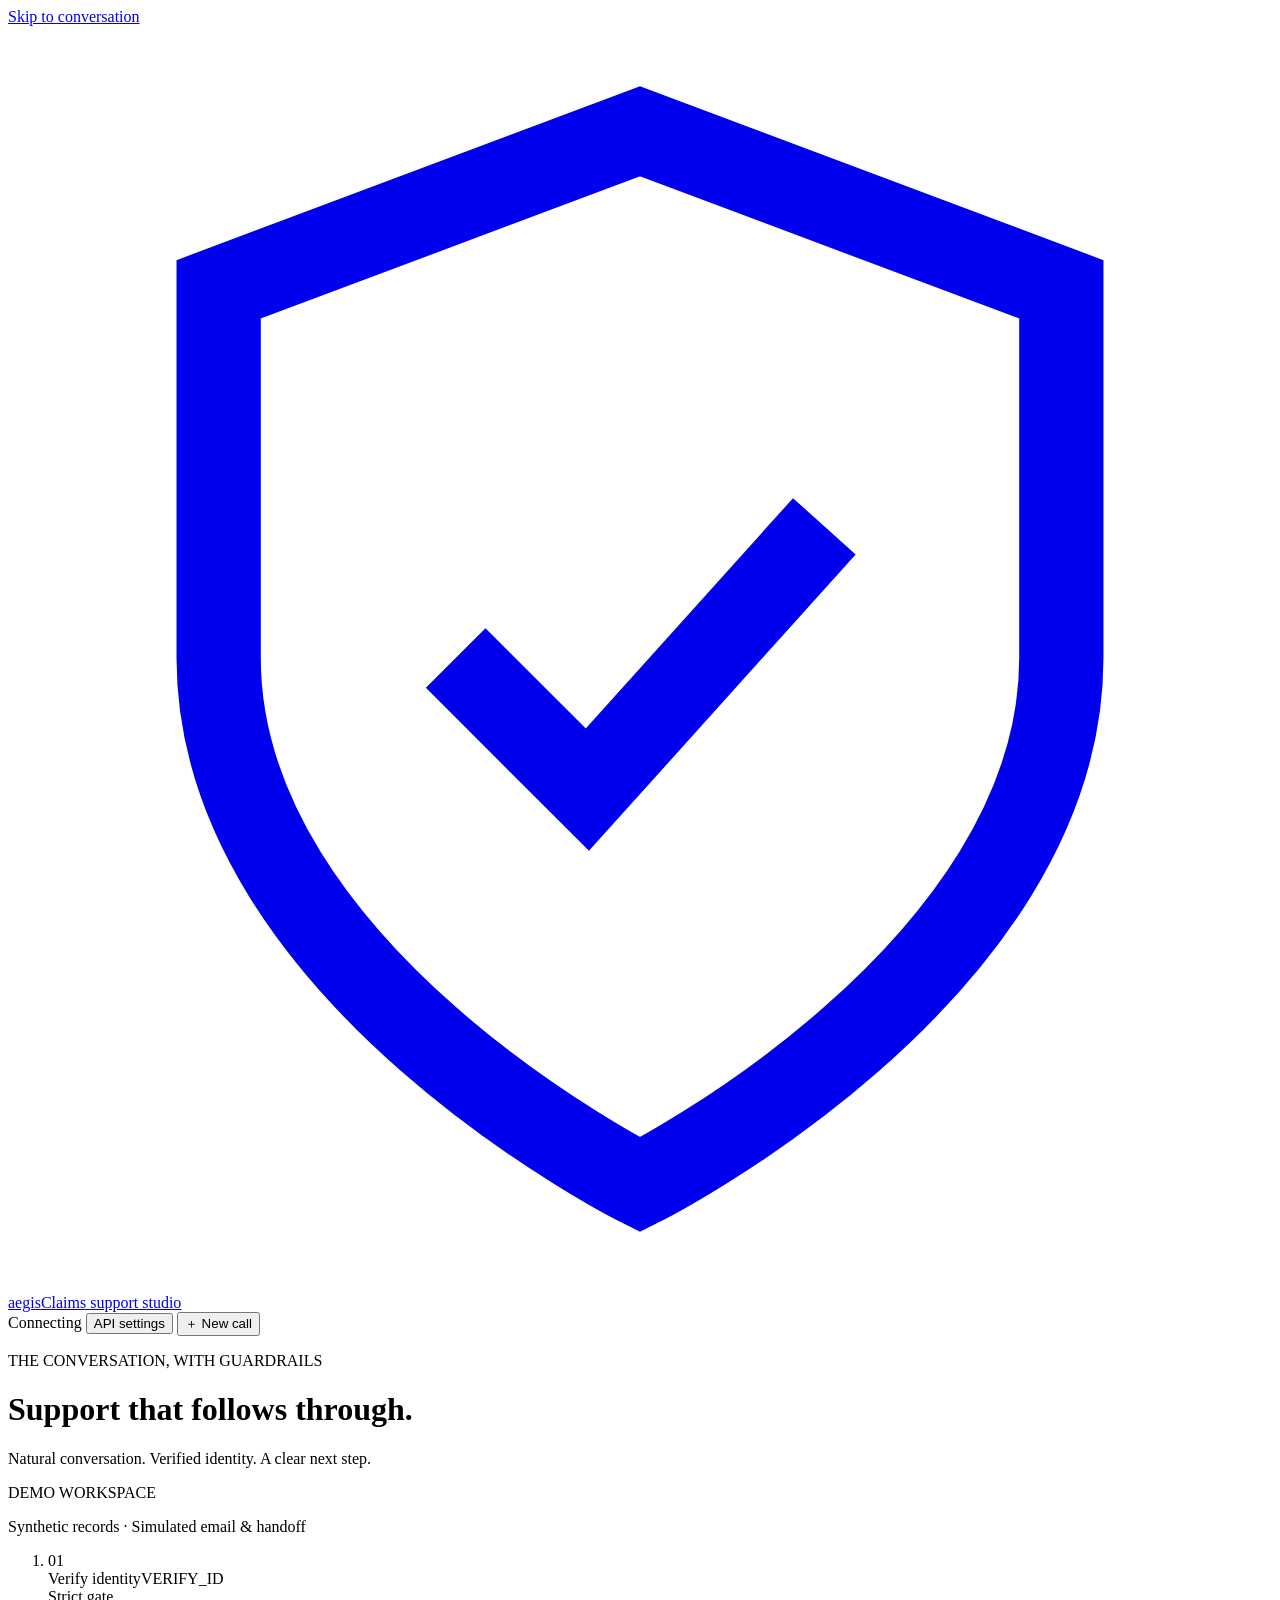
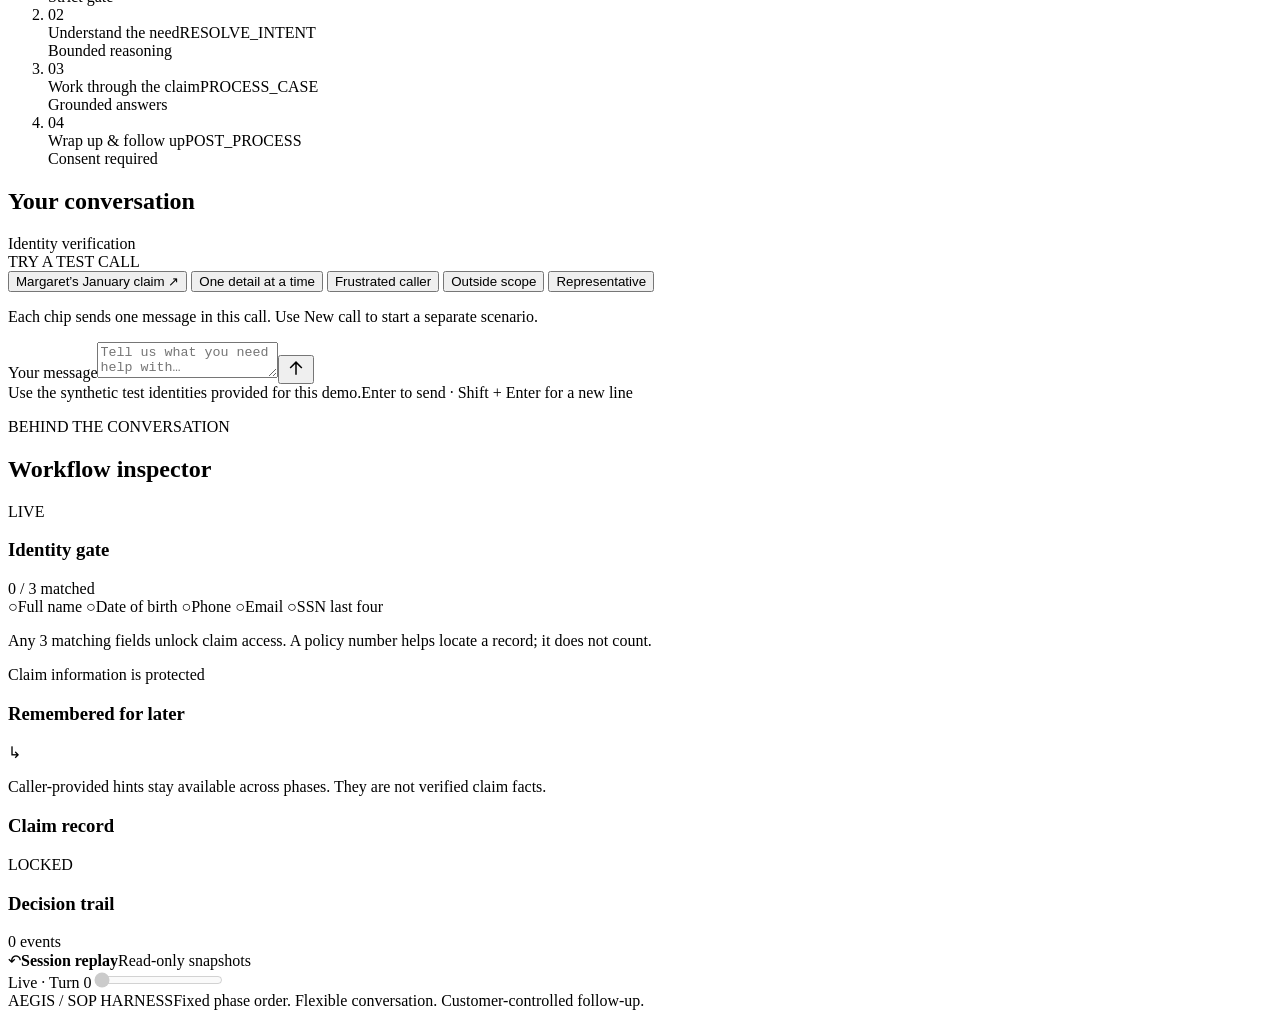
==== frontend/index.html @ c3291f3d "feat(ai): add comprehensive tests, eval benchmark suite, and ui enhancements" ====
<!DOCTYPE html>
<html lang="en">
<head>
  <meta charset="UTF-8">
  <meta name="viewport" content="width=device-width, initial-scale=1.0">
  <meta name="description" content="An insurance claims support demo with a conversational agent, identity verification, grounded answers, and optional email follow-up.">
  <meta name="theme-color" content="#143d39">
  <title>Aegis — Claims Support Studio</title>
  <link rel="stylesheet" href="/static/style.css">
  <script src="/static/app.js" defer></script>
</head>
<body>
  <a href="#user-input" class="skip-link">Skip to conversation</a>
  <div class="app-shell">
    <header class="header">
      <a class="brand" href="/" aria-label="Aegis Claims Support Studio home">
        <span class="logo-mark" aria-hidden="true"><svg viewBox="0 0 24 24" fill="none" stroke="currentColor" stroke-width="1.6"><path d="M12 22s8-4 8-10V5l-8-3-8 3v7c0 6 8 10 8 10Z"/><path d="m8.5 12 2.5 2.5 4.5-5"/></svg></span>
        <span class="brand-name">aegis<span class="brand-divider"></span><span class="brand-subtitle">Claims support studio</span></span>
      </a>
      <div class="header-actions">
        <span class="engine-badge" id="engine-badge"><span class="status-dot"></span><span id="engine-label">Connecting</span></span>
        <button id="btn-config" class="btn btn-secondary" type="button">API settings</button>
        <button id="btn-reset" class="btn btn-primary" type="button"><span aria-hidden="true">＋</span> New call</button>
      </div>
    </header>

    <main>
      <div class="page-heading">
        <div><p class="eyebrow">THE CONVERSATION, WITH GUARDRAILS</p><h1>Support that follows through.</h1><p class="page-description">Natural conversation. Verified identity. A clear next step.</p></div>
        <div class="sandbox-note"><span class="sandbox-pill">DEMO WORKSPACE</span><p>Synthetic records · Simulated email &amp; handoff</p></div>
      </div>

      <ol class="stepper" aria-label="Insurance support workflow">
        <li class="step-item active" id="step-verify" aria-current="step"><span class="step-number">01</span><div><span class="step-name">Verify identity</span><span class="step-code">VERIFY_ID</span></div><span class="step-type">Strict gate</span></li>
        <li class="step-item" id="step-intent"><span class="step-number">02</span><div><span class="step-name">Understand the need</span><span class="step-code">RESOLVE_INTENT</span></div><span class="step-type">Bounded reasoning</span></li>
        <li class="step-item" id="step-process"><span class="step-number">03</span><div><span class="step-name">Work through the claim</span><span class="step-code">PROCESS_CASE</span></div><span class="step-type">Grounded answers</span></li>
        <li class="step-item" id="step-post"><span class="step-number">04</span><div><span class="step-name">Wrap up &amp; follow up</span><span class="step-code">POST_PROCESS</span></div><span class="step-type">Consent required</span></li>
      </ol>

      <div id="service-notice" class="service-notice" role="status" hidden></div>
      <div class="main-layout">
        <section class="conversation-panel" aria-labelledby="conversation-heading">
          <div class="panel-heading"><div class="panel-title"><span class="live-dot" aria-hidden="true"></span><h2 id="conversation-heading">Your conversation</h2></div><span class="quiet-label" id="call-status">Identity verification</span></div>
          <div class="scenario-tray"><span class="eyebrow">TRY A TEST CALL</span><div class="scenario-chips" aria-label="Send a sample caller message">
            <button class="chip featured" id="scenario-margaret" type="button">Margaret’s January claim <span aria-hidden="true">↗</span></button>
            <button class="chip" id="scenario-partial" type="button">One detail at a time</button>
            <button class="chip" id="scenario-frustrated" type="button">Frustrated caller</button>
            <button class="chip" id="scenario-oos" type="button">Outside scope</button>
            <button class="chip" id="scenario-proxy" type="button">Representative</button>
          </div><p class="scenario-hint">Each chip sends one message in this call. Use New call to start a separate scenario.</p></div>

          <div class="chat-window" id="chat-window" role="log" aria-label="Conversation messages" aria-live="polite" aria-relevant="additions text" tabindex="0"></div>
          <div class="quick-actions" id="process-actions" hidden><span>Ready to wrap up?</span><button class="chip" id="btn-wrap-up" type="button">That answers my question</button></div>
          <div class="quick-actions consent-actions" id="post-process-actions" hidden><span>Would you like a summary?</span><button class="btn btn-primary" id="btn-accept-email" type="button">Yes, send summary</button><button class="btn btn-secondary" id="btn-decline-email" type="button">No thanks, skip</button></div>
          <div class="replay-notice" id="replay-notice" hidden>Viewing a saved turn. Return to live to continue the conversation.</div>
          <div class="input-container">
            <form id="chat-form"><label class="sr-only" for="user-input">Your message</label><textarea id="user-input" rows="2" maxlength="6000" placeholder="Tell us what you need help with…" required aria-describedby="input-hint"></textarea><button type="submit" id="btn-send" class="send-button" aria-label="Send message"><svg aria-hidden="true" width="20" height="20" viewBox="0 0 24 24" fill="none" stroke="currentColor" stroke-width="1.8"><path d="m5 12 7-7 7 7M12 5v15"/></svg></button></form>
            <div class="input-footer"><span id="input-hint">Use the synthetic test identities provided for this demo.</span><span class="keyboard-hint">Enter to send <span aria-hidden="true">·</span> Shift + Enter for a new line</span></div>
          </div>
        </section>

        <aside class="inspector-panel" aria-label="Workflow inspector">
          <div class="inspector-heading"><div><p class="eyebrow">BEHIND THE CONVERSATION</p><h2>Workflow inspector</h2></div><span class="tag" id="inspector-mode">LIVE</span></div>
          <section class="inspector-card" aria-labelledby="identity-heading">
            <div class="card-heading"><h3 id="identity-heading">Identity gate</h3><span class="tag pending" id="verify-status-badge">0 / 3 matched</span></div>
            <div class="progress-track" role="progressbar" id="pii-progress" aria-label="Matching identity fields" aria-valuemin="0" aria-valuemax="3" aria-valuenow="0"><div id="pii-progress-fill"></div></div>
            <div class="pii-grid">
              <span class="pii-item" id="pii-name"><span class="pii-icon" aria-hidden="true">○</span>Full name</span>
              <span class="pii-item" id="pii-dob"><span class="pii-icon" aria-hidden="true">○</span>Date of birth</span>
              <span class="pii-item" id="pii-phone"><span class="pii-icon" aria-hidden="true">○</span>Phone</span>
              <span class="pii-item" id="pii-email"><span class="pii-icon" aria-hidden="true">○</span>Email</span>
              <span class="pii-item" id="pii-id4"><span class="pii-icon" aria-hidden="true">○</span>SSN last four</span>
            </div>
            <p class="card-note">Any 3 matching fields unlock claim access. A policy number helps locate a record; it does not count.</p>
            <div class="shield-status" id="data-shield-badge">Claim information is protected</div>
          </section>

          <section class="inspector-card" aria-labelledby="memory-heading"><div class="card-heading"><h3 id="memory-heading">Remembered for later</h3><span class="small-mark" aria-hidden="true">↳</span></div><div class="memory-chips" id="memory-chips-container"></div><p class="card-note">Caller-provided hints stay available across phases. They are not verified claim facts.</p></section>

          <section class="inspector-card" aria-labelledby="claim-heading"><div class="card-heading"><h3 id="claim-heading">Claim record</h3><span class="tag" id="claim-shield-status">LOCKED</span></div><div id="claim-details-container"></div></section>
          <section class="inspector-card" id="summary-card" aria-labelledby="summary-heading" hidden><div class="card-heading"><h3 id="summary-heading">Follow-up summary</h3><span class="tag" id="summary-status">DRAFT</span></div><p class="summary-text" id="summary-text"></p><p class="card-note" id="summary-note">Sending requires your explicit choice. Delivery is simulated in this demo.</p></section>

          <section class="inspector-card audit-card" aria-labelledby="audit-heading"><div class="card-heading"><h3 id="audit-heading">Decision trail</h3><span class="quiet-label" id="trace-counter">0 events</span></div><div id="trace-stream" class="trace-stream"></div></section>
        </aside>
      </div>

      <div class="replay-bar"><div><span class="replay-icon" aria-hidden="true">↶</span><strong>Session replay</strong><span class="quiet-label">Read-only snapshots</span></div><div class="replay-controls"><label for="time-travel-slider" id="time-travel-badge">Live · Turn 0</label><input type="range" id="time-travel-slider" min="0" max="0" value="0" disabled aria-label="Replay a completed conversation turn"><button id="btn-revert-live" class="text-button" type="button" hidden>Return to live →</button></div></div>
      <footer class="page-footer"><span>AEGIS / SOP HARNESS</span><span>Fixed phase order. Flexible conversation. Customer-controlled follow-up.</span></footer>
    </main>
  </div>

  <dialog id="config-modal" aria-labelledby="config-title">
    <div class="modal-heading"><div><p class="eyebrow">MODEL CONNECTION</p><h2 id="config-title">API settings</h2></div><button class="close-button" id="modal-close" aria-label="Close settings" type="button">×</button></div>
    <p class="modal-description">Choose how the agent interprets and responds. The same workflow gates apply in both modes.</p>
    <form id="config-form">
      <label for="cfg-engine-mode">Response engine</label><select id="cfg-engine-mode"><option value="mock">Offline demo — deterministic responses</option><option value="llm">Live model — OpenAI-compatible API</option></select>
      <p class="field-help">Offline mode is useful for repeatable tests. Live mode adds natural-language interpretation.</p>
      <div id="llm-config-fields" hidden>
        <label for="cfg-api-key">API auth token</label><input type="password" id="cfg-api-key" autocomplete="off" spellcheck="false" placeholder="Paste your API token" aria-describedby="token-help"><p class="field-help" id="token-help">Held in server memory for this session. Never saved in browser storage.</p>
        <label for="cfg-base-url">API base URL</label><input type="url" id="cfg-base-url" placeholder="https://api.openai.com/v1" spellcheck="false"><p class="field-help">Your token and conversation are sent to this provider. Use a trusted endpoint.</p>
        <label for="cfg-model">Model name</label><input type="text" id="cfg-model" placeholder="gpt-4o-mini" spellcheck="false">
      </div>
      <p id="config-error" class="form-error" role="alert" hidden></p>
      <div class="modal-actions"><button type="button" class="btn btn-secondary" id="modal-cancel">Cancel</button><button type="submit" class="btn btn-primary" id="config-save">Save settings</button></div>
    </form>
  </dialog>
</body>
</html>
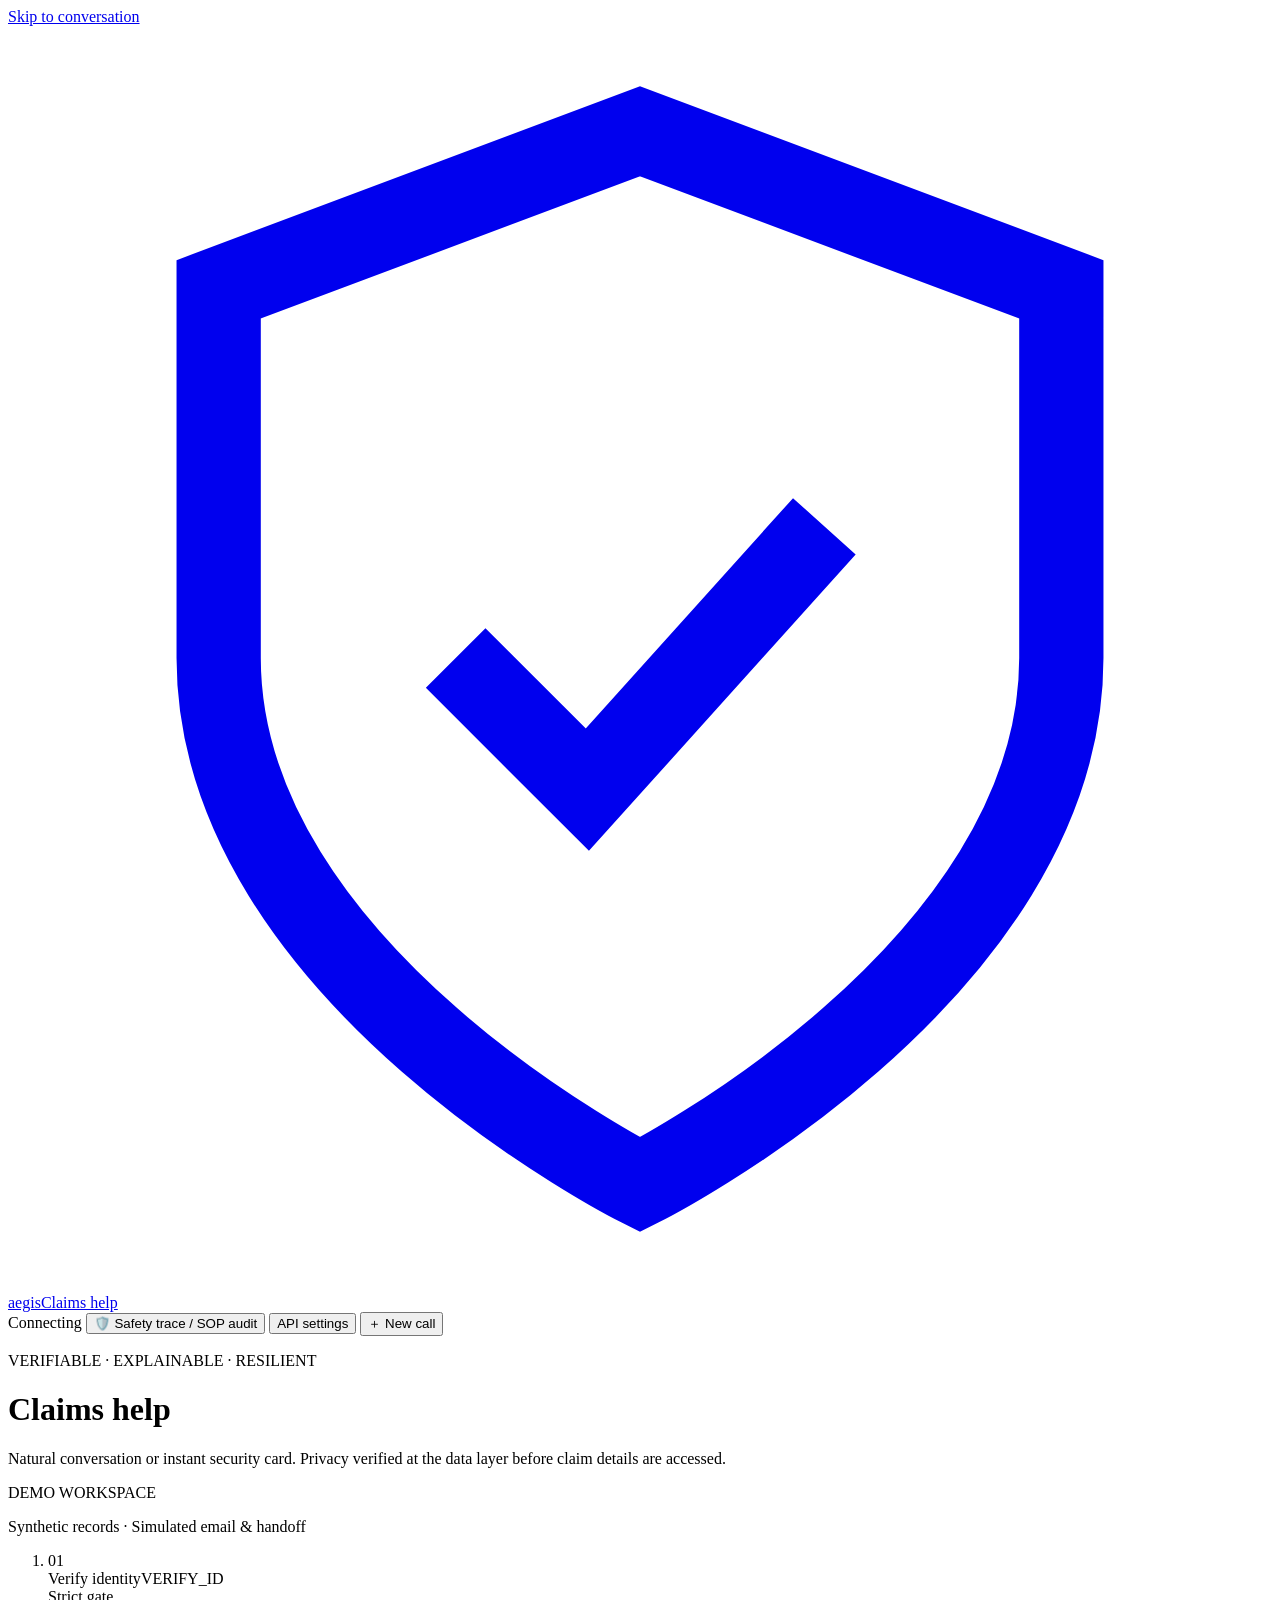
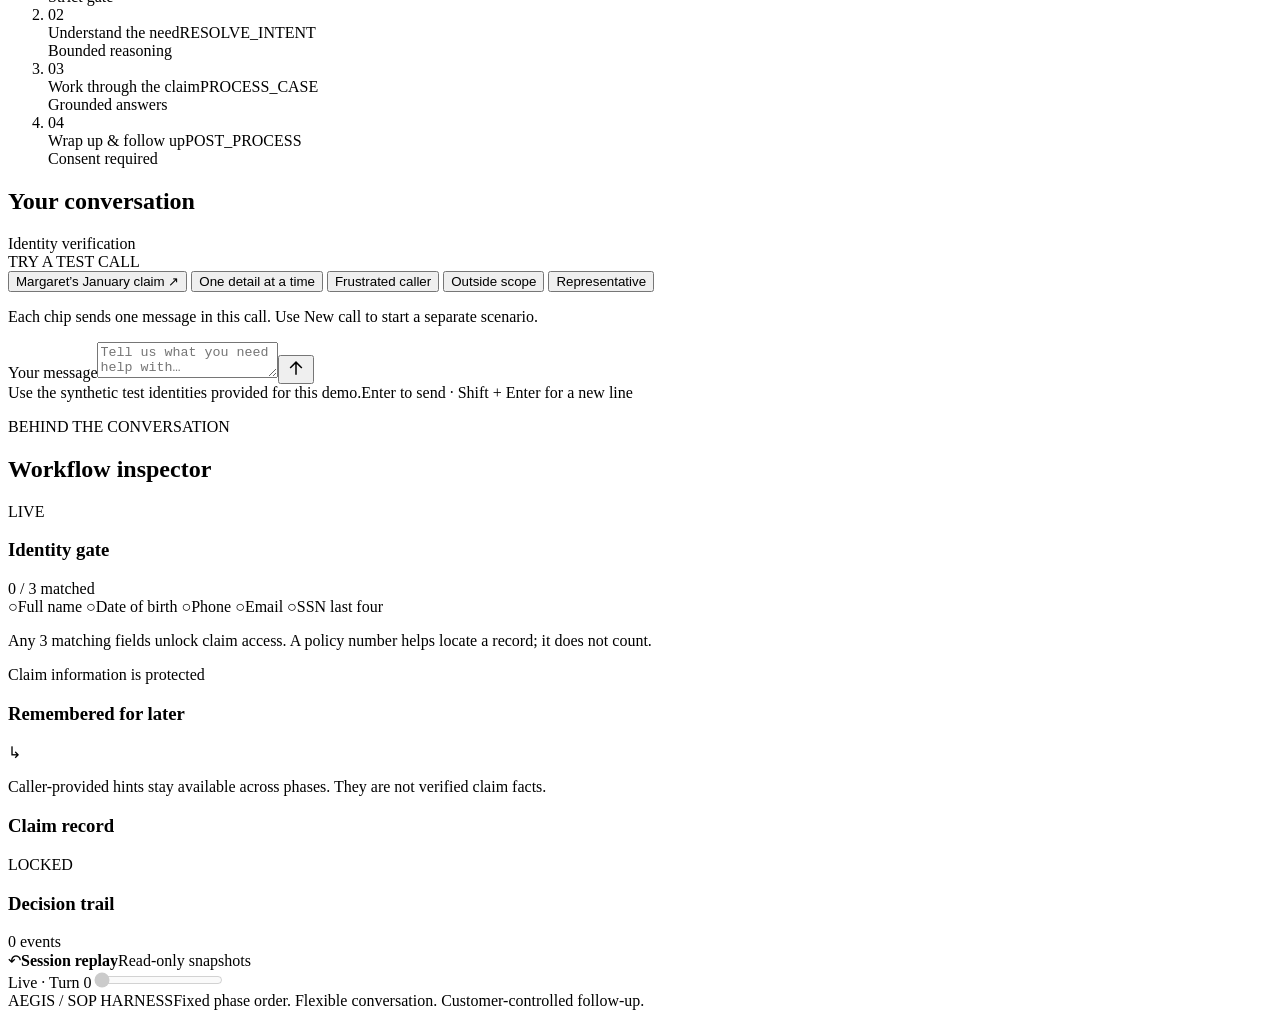
==== commit 2edc2cc9: "feat(ai): add security verification card and rebrand customer UI" ====
--- a/frontend/index.html
+++ b/frontend/index.html
@@ -5,7 +5,7 @@
   <meta name="viewport" content="width=device-width, initial-scale=1.0">
   <meta name="description" content="An insurance claims support demo with a conversational agent, identity verification, grounded answers, and optional email follow-up.">
   <meta name="theme-color" content="#143d39">
-  <title>Aegis — Claims Support Studio</title>
+  <title>aegis — Claims help</title>
   <link rel="stylesheet" href="/static/style.css">
   <script src="/static/app.js" defer></script>
 </head>
@@ -13,12 +13,13 @@
   <a href="#user-input" class="skip-link">Skip to conversation</a>
   <div class="app-shell">
     <header class="header">
-      <a class="brand" href="/" aria-label="Aegis Claims Support Studio home">
+      <a class="brand" href="/" aria-label="aegis Claims help home">
         <span class="logo-mark" aria-hidden="true"><svg viewBox="0 0 24 24" fill="none" stroke="currentColor" stroke-width="1.6"><path d="M12 22s8-4 8-10V5l-8-3-8 3v7c0 6 8 10 8 10Z"/><path d="m8.5 12 2.5 2.5 4.5-5"/></svg></span>
-        <span class="brand-name">aegis<span class="brand-divider"></span><span class="brand-subtitle">Claims support studio</span></span>
+        <span class="brand-name">aegis<span class="brand-divider"></span><span class="brand-subtitle">Claims help</span></span>
       </a>
       <div class="header-actions">
         <span class="engine-badge" id="engine-badge"><span class="status-dot"></span><span id="engine-label">Connecting</span></span>
+        <button id="btn-toggle-inspector" class="btn btn-secondary" type="button" aria-expanded="false"><span aria-hidden="true">🛡️</span> Safety trace / SOP audit</button>
         <button id="btn-config" class="btn btn-secondary" type="button">API settings</button>
         <button id="btn-reset" class="btn btn-primary" type="button"><span aria-hidden="true">＋</span> New call</button>
       </div>
@@ -26,7 +27,7 @@
 
     <main>
       <div class="page-heading">
-        <div><p class="eyebrow">THE CONVERSATION, WITH GUARDRAILS</p><h1>Support that follows through.</h1><p class="page-description">Natural conversation. Verified identity. A clear next step.</p></div>
+        <div><p class="eyebrow">VERIFIABLE · EXPLAINABLE · RESILIENT</p><h1>Claims help</h1><p class="page-description">Natural conversation or instant security card. Privacy verified at the data layer before claim details are accessed.</p></div>
         <div class="sandbox-note"><span class="sandbox-pill">DEMO WORKSPACE</span><p>Synthetic records · Simulated email &amp; handoff</p></div>
       </div>
 
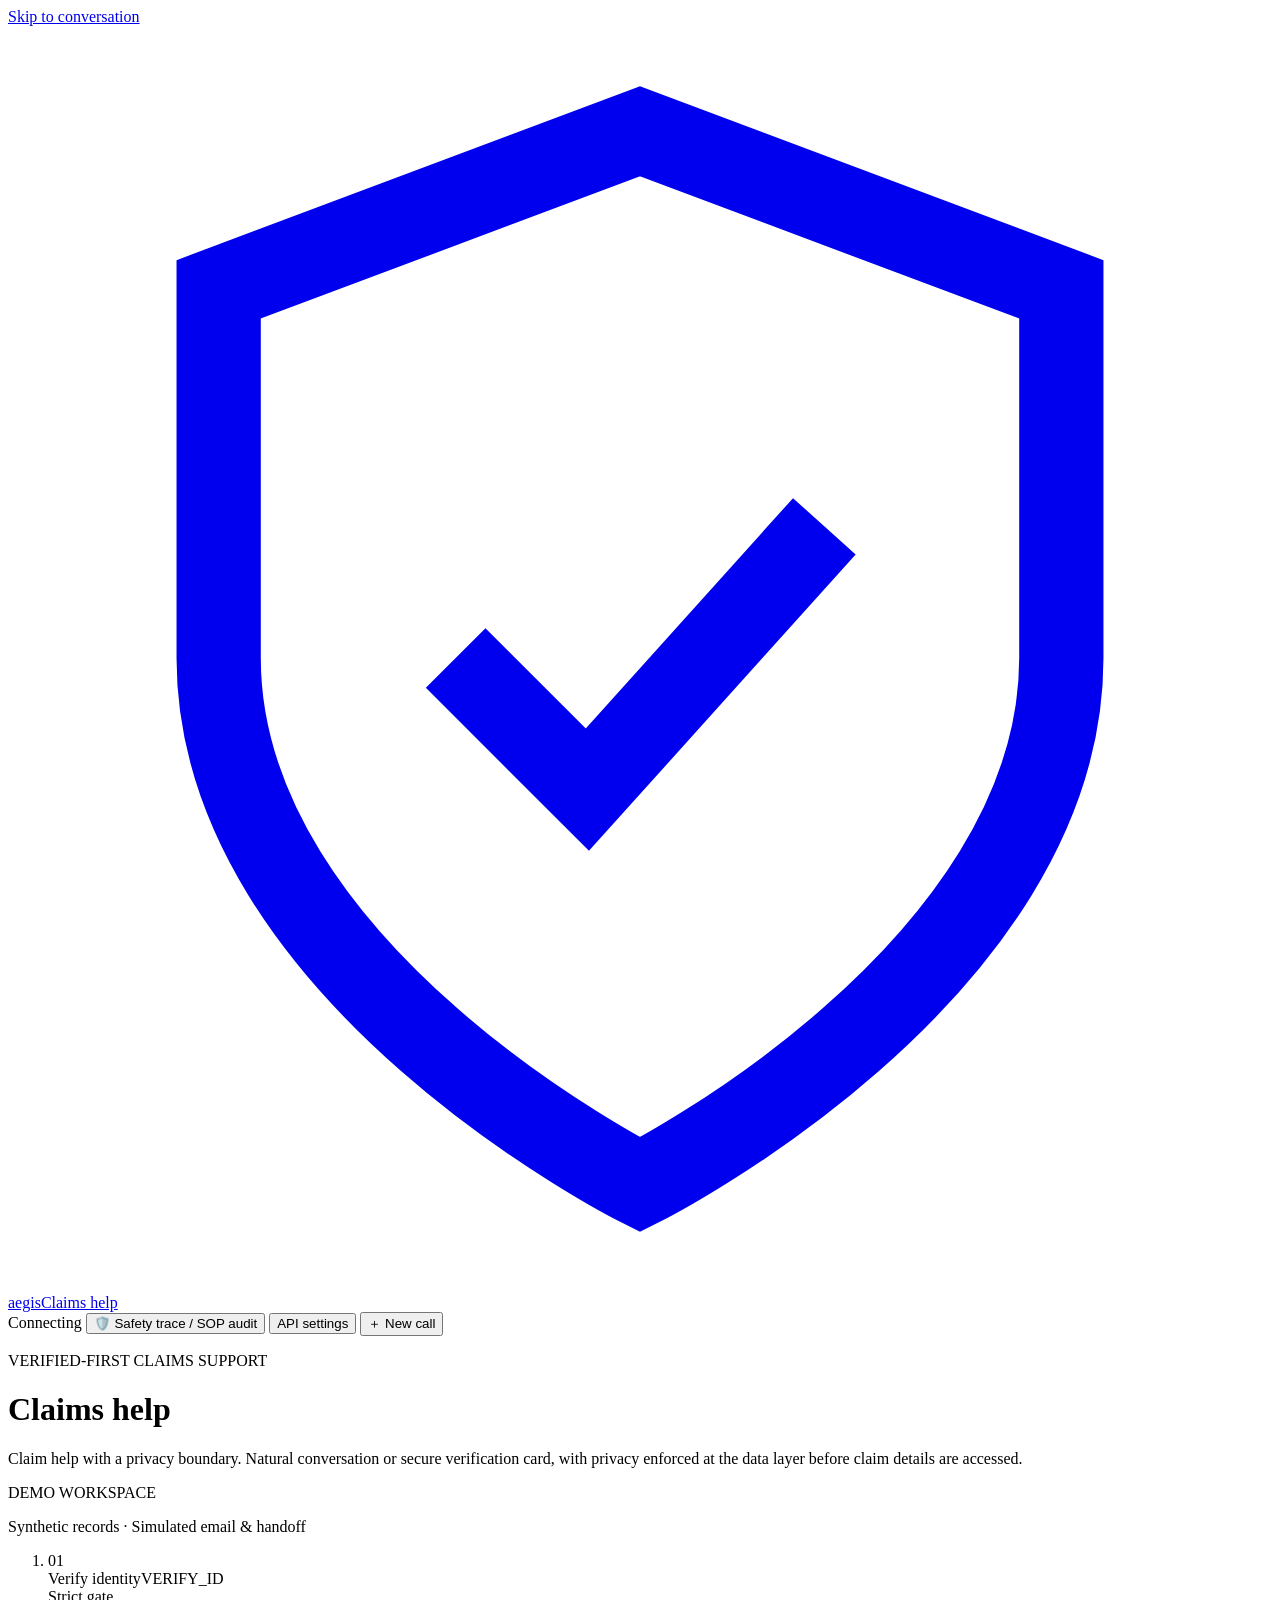
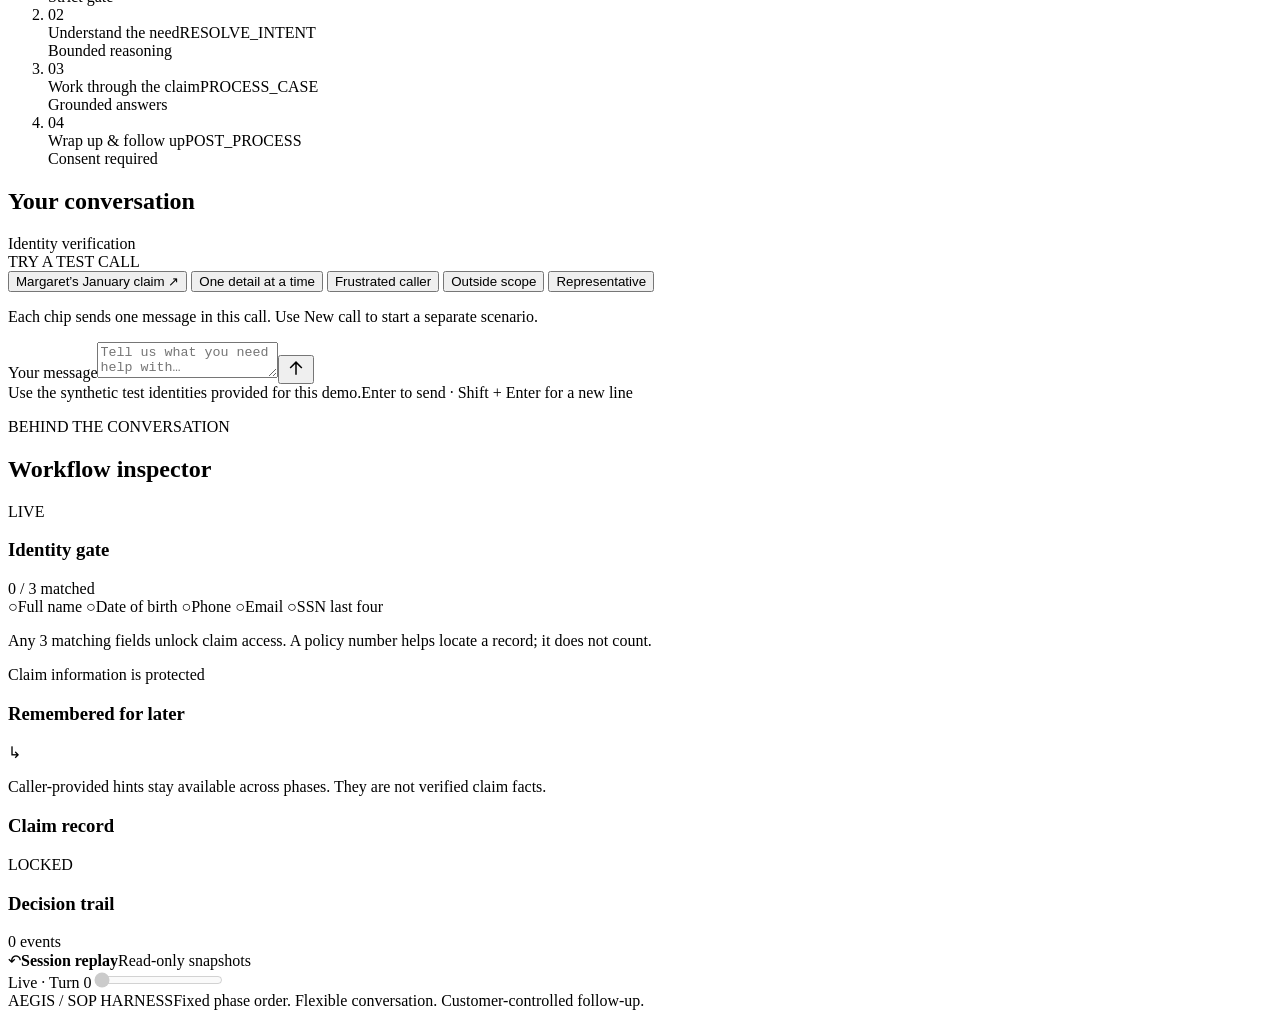
==== commit 10756a42: "feat(ai): refine security verification card UI, date picker, and product copy" ====
--- a/frontend/index.html
+++ b/frontend/index.html
@@ -27,7 +27,7 @@
 
     <main>
       <div class="page-heading">
-        <div><p class="eyebrow">VERIFIABLE · EXPLAINABLE · RESILIENT</p><h1>Claims help</h1><p class="page-description">Natural conversation or instant security card. Privacy verified at the data layer before claim details are accessed.</p></div>
+        <div><p class="eyebrow">VERIFIED-FIRST CLAIMS SUPPORT</p><h1>Claims help</h1><p class="page-description">Claim help with a privacy boundary. Natural conversation or secure verification card, with privacy enforced at the data layer before claim details are accessed.</p></div>
         <div class="sandbox-note"><span class="sandbox-pill">DEMO WORKSPACE</span><p>Synthetic records · Simulated email &amp; handoff</p></div>
       </div>
 
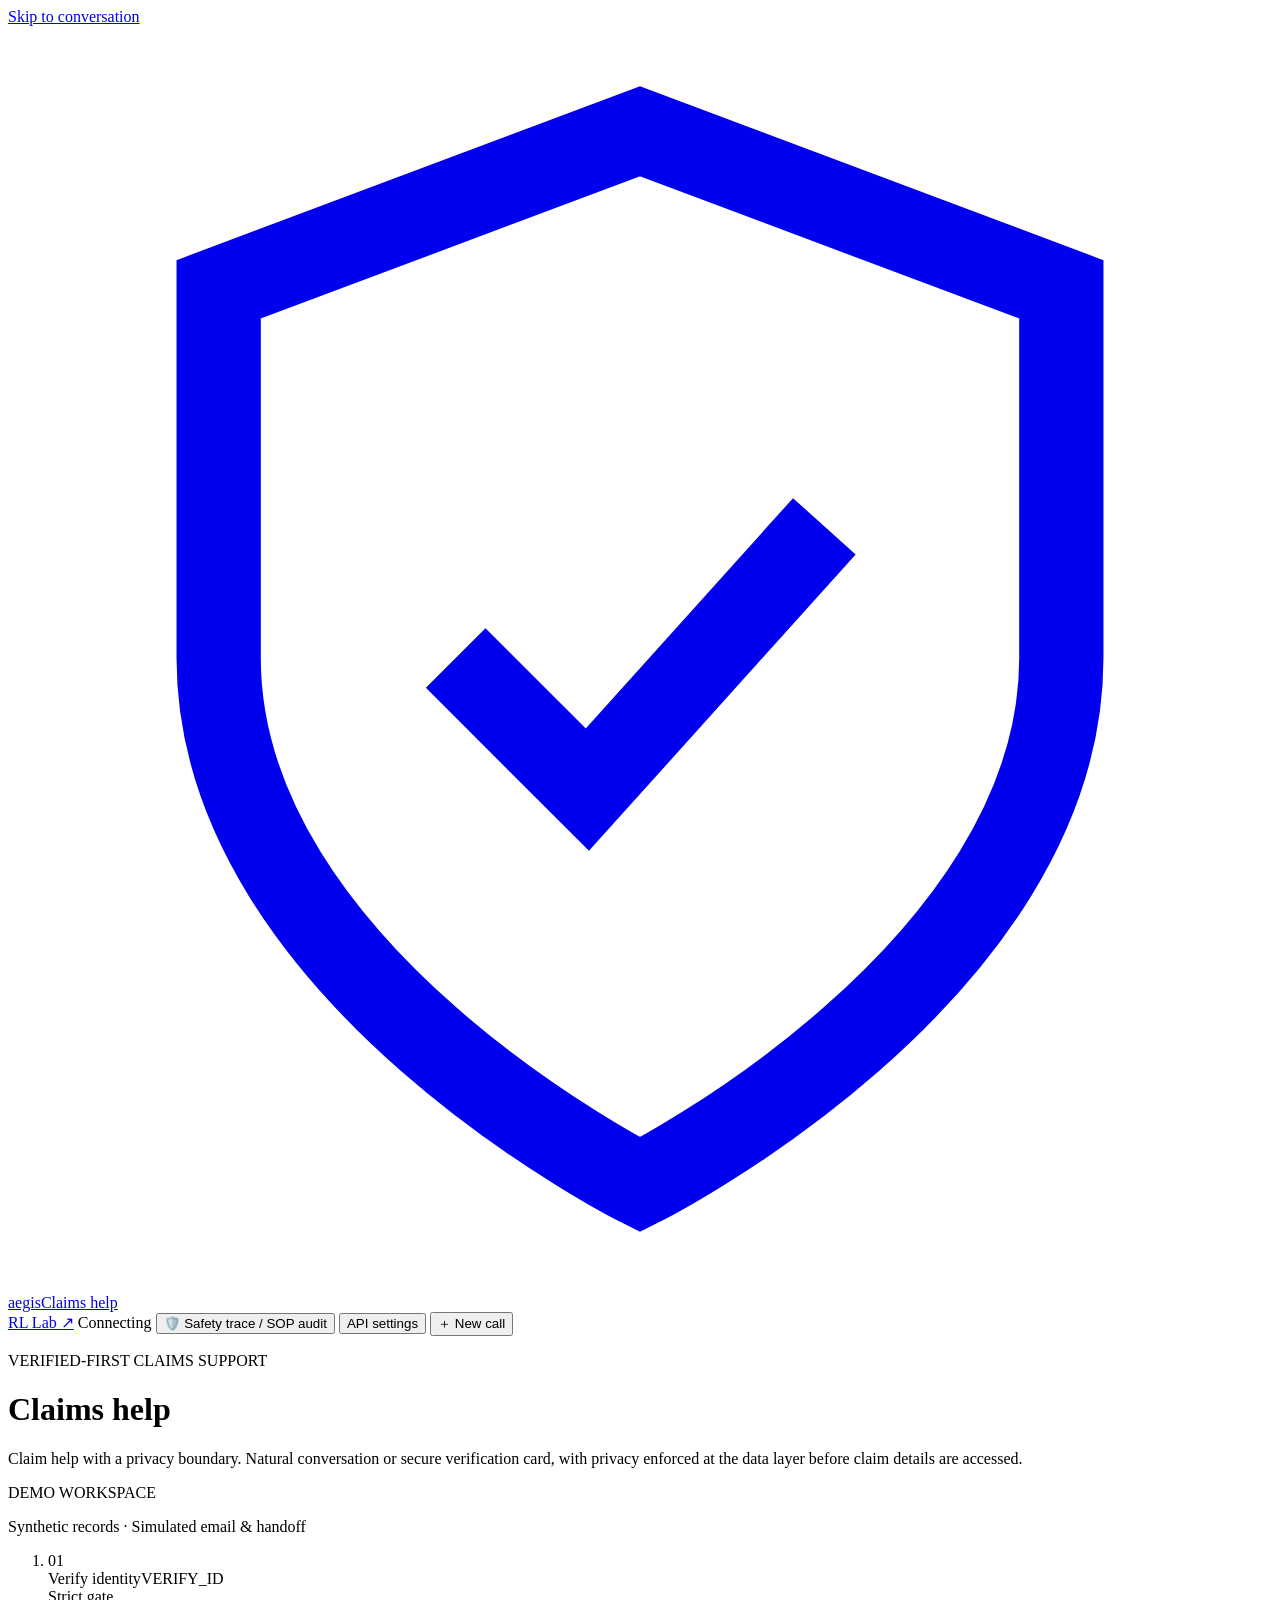
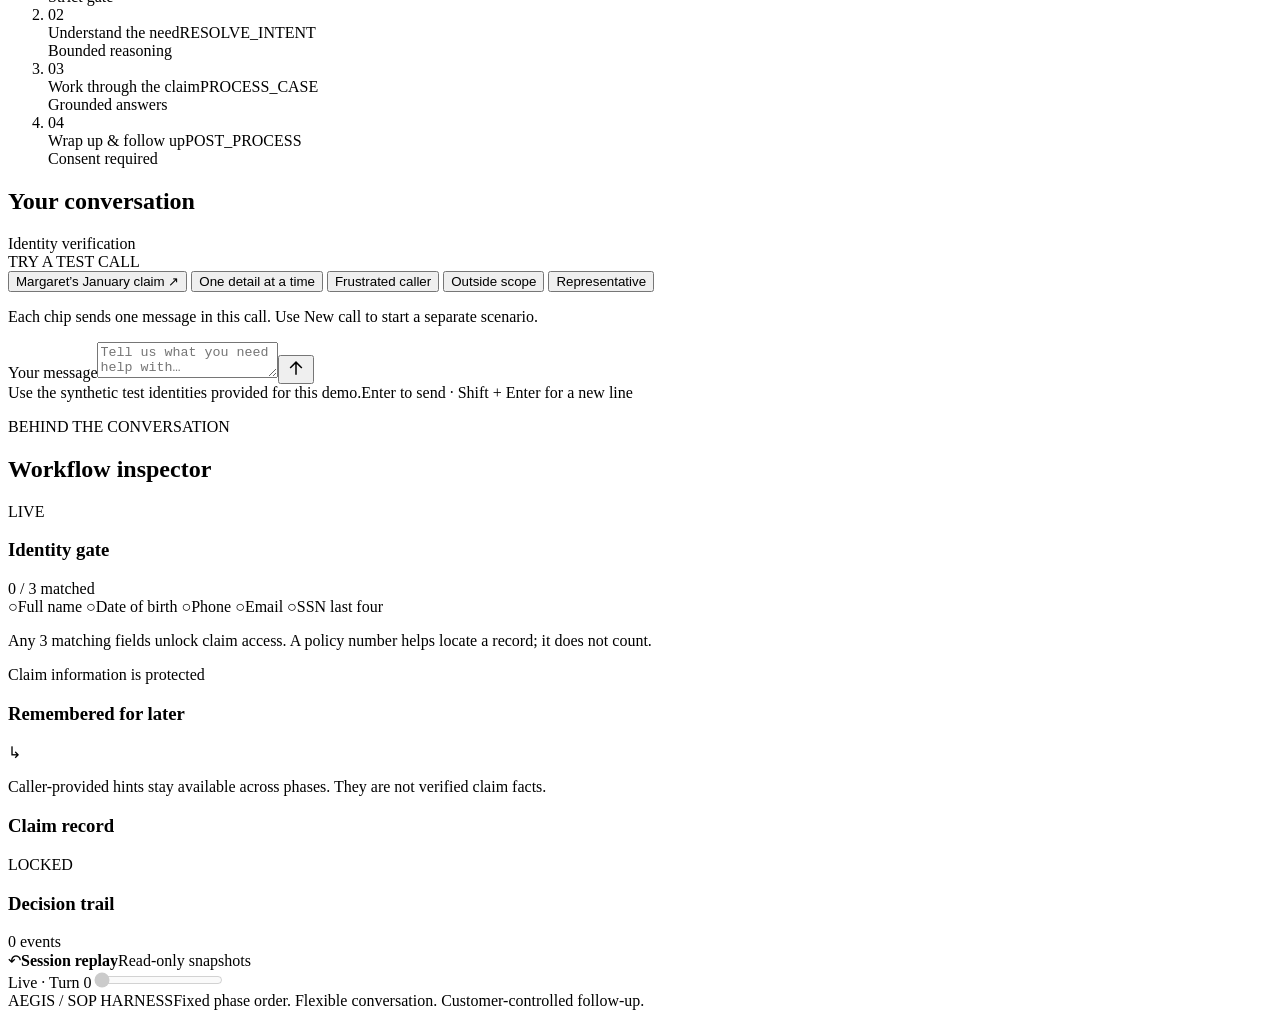
==== commit 6caac264: "feat(rl): deliver causal policy lab with audited checkpoints and acceptance flows" ====
--- a/frontend/index.html
+++ b/frontend/index.html
@@ -18,10 +18,11 @@
         <span class="brand-name">aegis<span class="brand-divider"></span><span class="brand-subtitle">Claims help</span></span>
       </a>
       <div class="header-actions">
+        <a class="btn btn-secondary" href="/lab">RL Lab ↗</a>
         <span class="engine-badge" id="engine-badge"><span class="status-dot"></span><span id="engine-label">Connecting</span></span>
-        <button id="btn-toggle-inspector" class="btn btn-secondary" type="button" aria-expanded="false"><span aria-hidden="true">🛡️</span> Safety trace / SOP audit</button>
-        <button id="btn-config" class="btn btn-secondary" type="button">API settings</button>
-        <button id="btn-reset" class="btn btn-primary" type="button"><span aria-hidden="true">＋</span> New call</button>
+        <button id="btn-toggle-inspector" class="btn btn-secondary" type="button" aria-expanded="false"><span aria-hidden="true">🛡️</span> <span class="btn-text">Safety trace / SOP audit</span></button>
+        <button id="btn-config" class="btn btn-secondary" type="button"><span class="btn-text">API settings</span></button>
+        <button id="btn-reset" class="btn btn-primary" type="button"><span aria-hidden="true">＋</span> <span class="btn-text">New call</span></button>
       </div>
     </header>
 
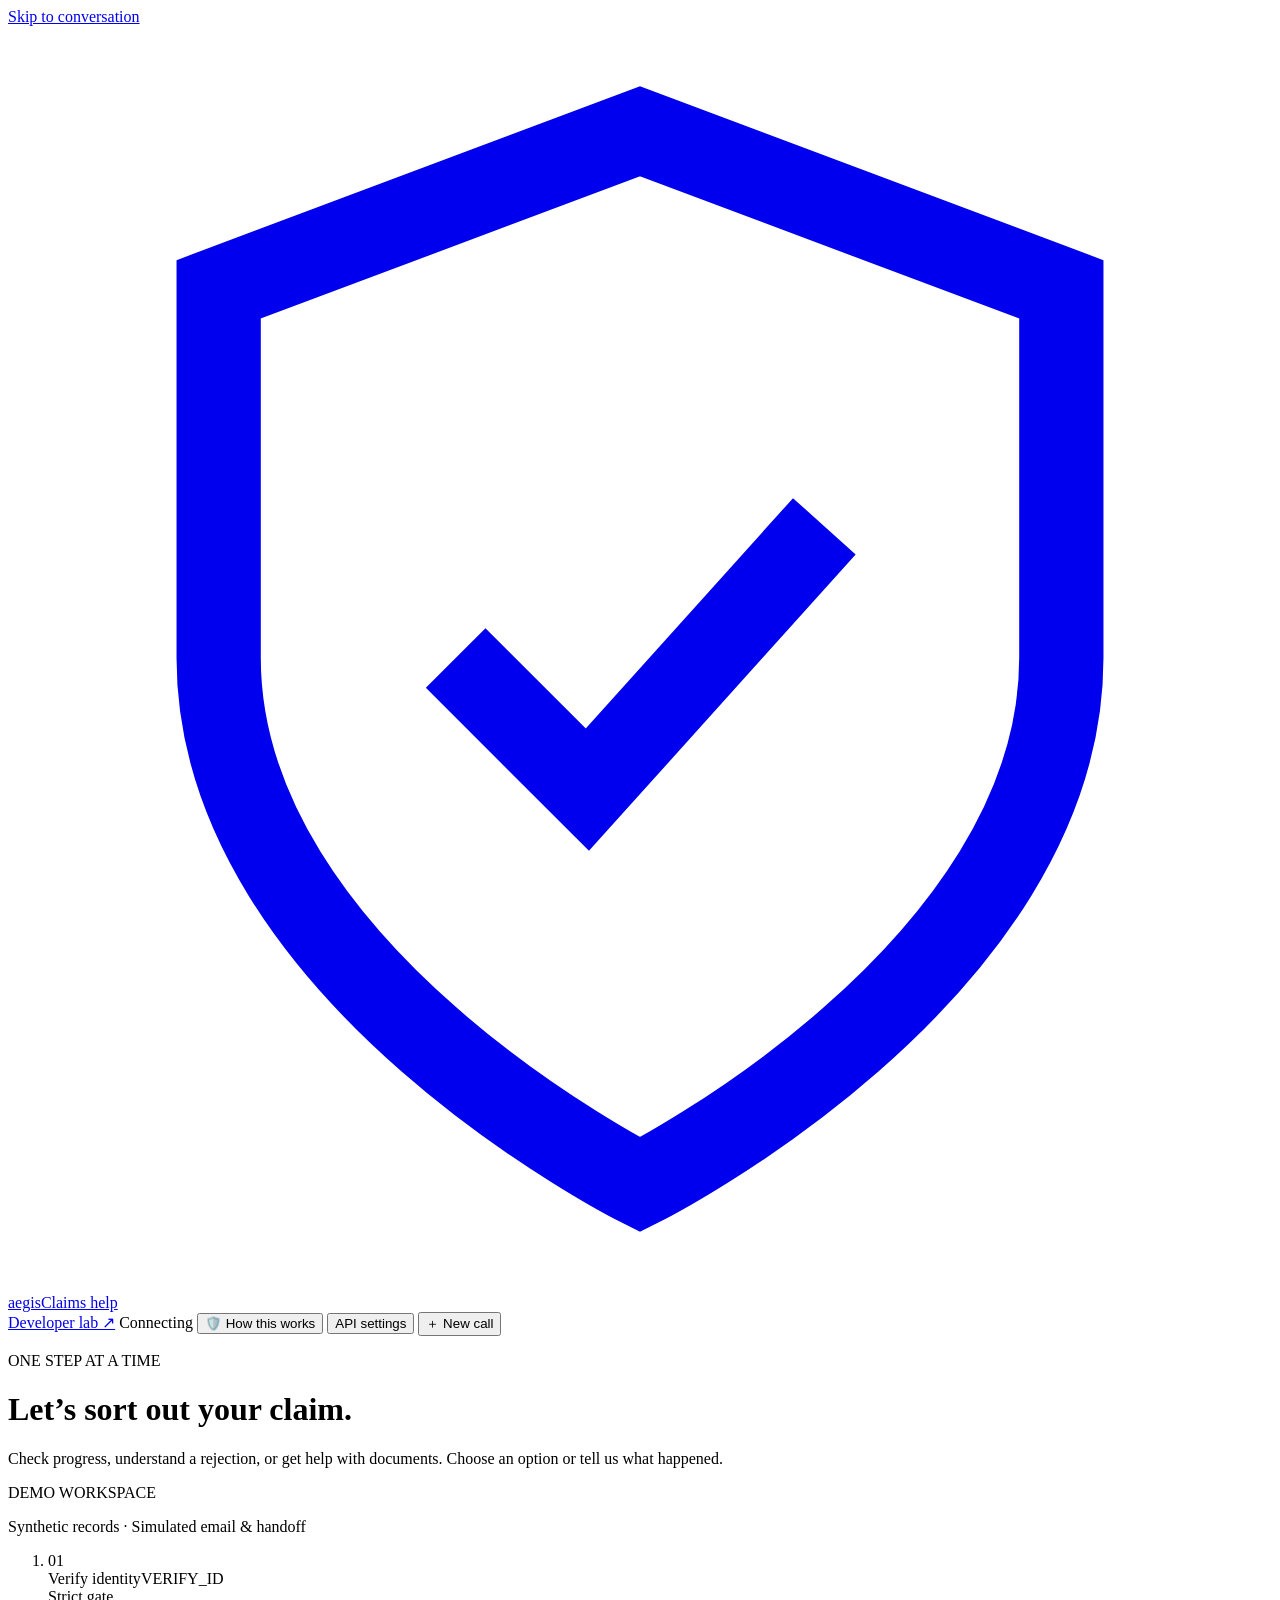
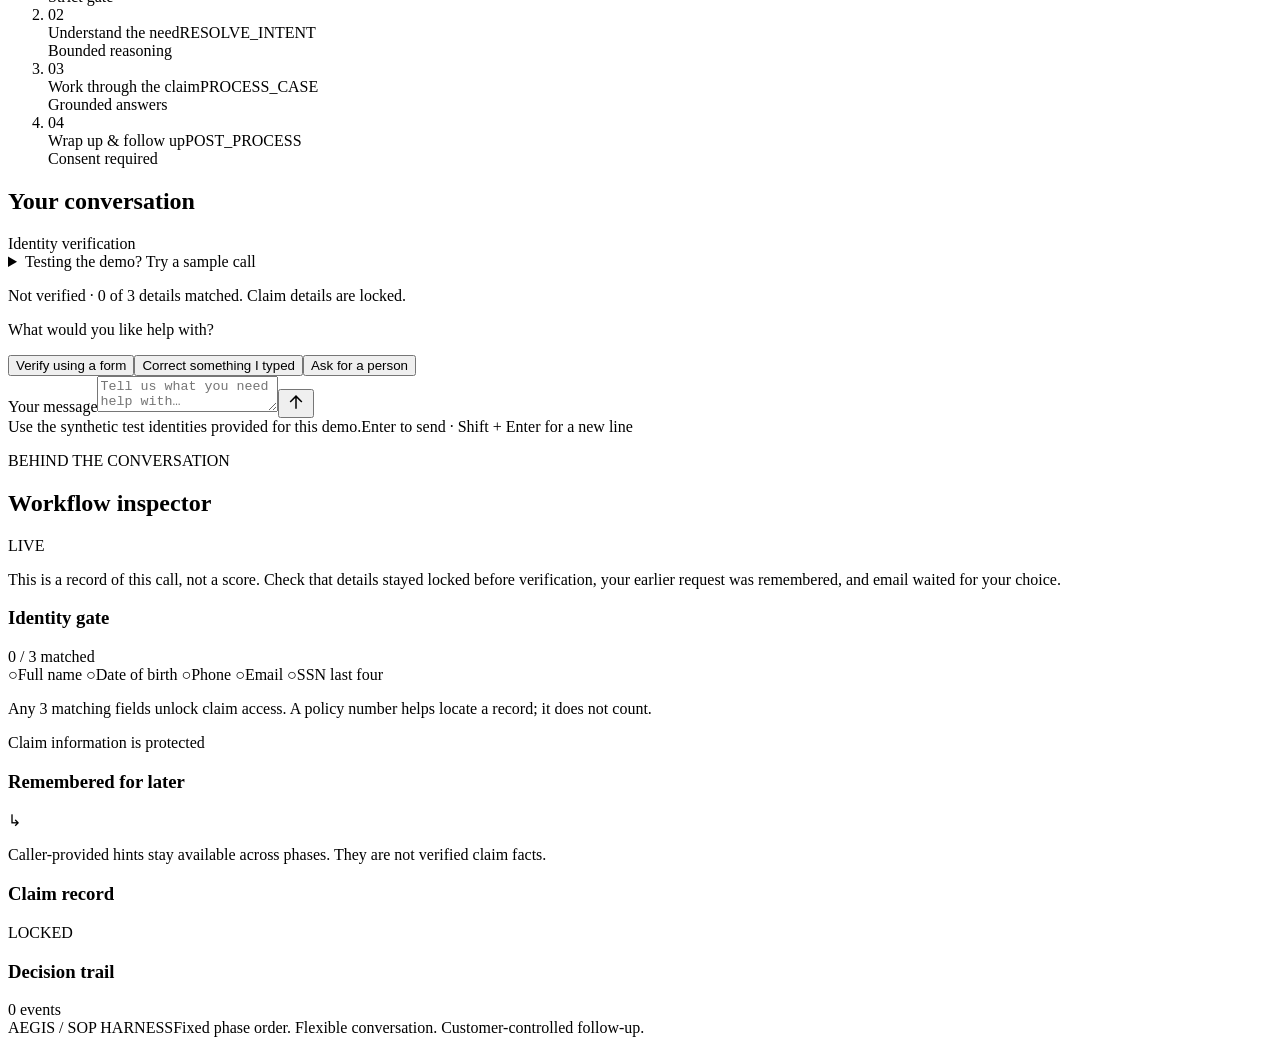
==== commit 11a85a89: "feat(ux): guide claims conversations and make verification and RL outcomes clear" ====
--- a/frontend/index.html
+++ b/frontend/index.html
@@ -18,9 +18,9 @@
         <span class="brand-name">aegis<span class="brand-divider"></span><span class="brand-subtitle">Claims help</span></span>
       </a>
       <div class="header-actions">
-        <a class="btn btn-secondary" href="/lab">RL Lab ↗</a>
+        <a class="btn btn-secondary" href="/lab">Developer lab ↗</a>
         <span class="engine-badge" id="engine-badge"><span class="status-dot"></span><span id="engine-label">Connecting</span></span>
-        <button id="btn-toggle-inspector" class="btn btn-secondary" type="button" aria-expanded="false"><span aria-hidden="true">🛡️</span> <span class="btn-text">Safety trace / SOP audit</span></button>
+        <button id="btn-toggle-inspector" class="btn btn-secondary" type="button" aria-expanded="false" aria-label="Show how this call works"><span aria-hidden="true">🛡️</span> <span class="btn-text">How this works</span></button>
         <button id="btn-config" class="btn btn-secondary" type="button"><span class="btn-text">API settings</span></button>
         <button id="btn-reset" class="btn btn-primary" type="button"><span aria-hidden="true">＋</span> <span class="btn-text">New call</span></button>
       </div>
@@ -28,7 +28,7 @@
 
     <main>
       <div class="page-heading">
-        <div><p class="eyebrow">VERIFIED-FIRST CLAIMS SUPPORT</p><h1>Claims help</h1><p class="page-description">Claim help with a privacy boundary. Natural conversation or secure verification card, with privacy enforced at the data layer before claim details are accessed.</p></div>
+        <div><p class="eyebrow">ONE STEP AT A TIME</p><h1>Let’s sort out your claim.</h1><p class="page-description">Check progress, understand a rejection, or get help with documents. Choose an option or tell us what happened.</p></div>
         <div class="sandbox-note"><span class="sandbox-pill">DEMO WORKSPACE</span><p>Synthetic records · Simulated email &amp; handoff</p></div>
       </div>
 
@@ -40,18 +40,23 @@
       </ol>
 
       <div id="service-notice" class="service-notice" role="status" hidden></div>
-      <div class="main-layout">
+      <div class="main-layout full-width-conversation">
         <section class="conversation-panel" aria-labelledby="conversation-heading">
           <div class="panel-heading"><div class="panel-title"><span class="live-dot" aria-hidden="true"></span><h2 id="conversation-heading">Your conversation</h2></div><span class="quiet-label" id="call-status">Identity verification</span></div>
-          <div class="scenario-tray"><span class="eyebrow">TRY A TEST CALL</span><div class="scenario-chips" aria-label="Send a sample caller message">
+          <details class="scenario-tray"><summary>Testing the demo? Try a sample call</summary><div class="scenario-chips" aria-label="Send a sample caller message">
             <button class="chip featured" id="scenario-margaret" type="button">Margaret’s January claim <span aria-hidden="true">↗</span></button>
             <button class="chip" id="scenario-partial" type="button">One detail at a time</button>
             <button class="chip" id="scenario-frustrated" type="button">Frustrated caller</button>
             <button class="chip" id="scenario-oos" type="button">Outside scope</button>
             <button class="chip" id="scenario-proxy" type="button">Representative</button>
-          </div><p class="scenario-hint">Each chip sends one message in this call. Use New call to start a separate scenario.</p></div>
+          </div><p class="scenario-hint">Each chip sends one message in this call. Use New call to start a separate scenario.</p></details>
 
           <div class="chat-window" id="chat-window" role="log" aria-label="Conversation messages" aria-live="polite" aria-relevant="additions text" tabindex="0"></div>
+          <div class="customer-options" id="customer-options" aria-label="Suggested next steps">
+            <p id="verification-progress" class="verification-progress" role="status">Not verified · 0 of 3 details matched. Claim details are locked.</p>
+            <p id="choices-label">What would you like help with?</p><div id="topic-choices" class="scenario-chips"></div>
+            <div class="support-tools"><button class="btn btn-primary" id="btn-open-verification" type="button">Verify using a form</button><button class="text-button" id="btn-correct" type="button">Correct something I typed</button><button class="text-button" id="btn-human" type="button">Ask for a person</button></div>
+          </div>
           <div class="quick-actions" id="process-actions" hidden><span>Ready to wrap up?</span><button class="chip" id="btn-wrap-up" type="button">That answers my question</button></div>
           <div class="quick-actions consent-actions" id="post-process-actions" hidden><span>Would you like a summary?</span><button class="btn btn-primary" id="btn-accept-email" type="button">Yes, send summary</button><button class="btn btn-secondary" id="btn-decline-email" type="button">No thanks, skip</button></div>
           <div class="replay-notice" id="replay-notice" hidden>Viewing a saved turn. Return to live to continue the conversation.</div>
@@ -61,8 +66,9 @@
           </div>
         </section>
 
-        <aside class="inspector-panel" aria-label="Workflow inspector">
+        <aside class="inspector-panel hidden-drawer" aria-label="Workflow inspector">
           <div class="inspector-heading"><div><p class="eyebrow">BEHIND THE CONVERSATION</p><h2>Workflow inspector</h2></div><span class="tag" id="inspector-mode">LIVE</span></div>
+          <p class="card-note">This is a record of this call, not a score. Check that details stayed locked before verification, your earlier request was remembered, and email waited for your choice.</p>
           <section class="inspector-card" aria-labelledby="identity-heading">
             <div class="card-heading"><h3 id="identity-heading">Identity gate</h3><span class="tag pending" id="verify-status-badge">0 / 3 matched</span></div>
             <div class="progress-track" role="progressbar" id="pii-progress" aria-label="Matching identity fields" aria-valuemin="0" aria-valuemax="3" aria-valuenow="0"><div id="pii-progress-fill"></div></div>
@@ -86,10 +92,17 @@
         </aside>
       </div>
 
-      <div class="replay-bar"><div><span class="replay-icon" aria-hidden="true">↶</span><strong>Session replay</strong><span class="quiet-label">Read-only snapshots</span></div><div class="replay-controls"><label for="time-travel-slider" id="time-travel-badge">Live · Turn 0</label><input type="range" id="time-travel-slider" min="0" max="0" value="0" disabled aria-label="Replay a completed conversation turn"><button id="btn-revert-live" class="text-button" type="button" hidden>Return to live →</button></div></div>
+      <div class="replay-bar" hidden><div><span class="replay-icon" aria-hidden="true">↶</span><strong>Session replay</strong><span class="quiet-label">Read-only snapshots</span></div><div class="replay-controls"><label for="time-travel-slider" id="time-travel-badge">Live · Turn 0</label><input type="range" id="time-travel-slider" min="0" max="0" value="0" disabled aria-label="Replay a completed conversation turn"><button id="btn-revert-live" class="text-button" type="button" hidden>Return to live →</button></div></div>
       <footer class="page-footer"><span>AEGIS / SOP HARNESS</span><span>Fixed phase order. Flexible conversation. Customer-controlled follow-up.</span></footer>
     </main>
   </div>
+
+  <dialog id="verification-modal" aria-labelledby="verification-title">
+    <div class="modal-heading"><h2 id="verification-title">Verify your identity</h2><button type="button" class="close-button" id="verification-close" aria-label="Close verification form">×</button></div>
+    <p class="modal-description">Fill any 3 matching details. Phone or email can replace SSN. Entries you submit correct those fields from earlier in this call.</p>
+    <div id="verification-fields"></div>
+    <p class="field-help">Demo only: use a sample identity, not your personal information. Claim details stay locked until verification passes.</p>
+  </dialog>
 
   <dialog id="config-modal" aria-labelledby="config-title">
     <div class="modal-heading"><div><p class="eyebrow">MODEL CONNECTION</p><h2 id="config-title">API settings</h2></div><button class="close-button" id="modal-close" aria-label="Close settings" type="button">×</button></div>
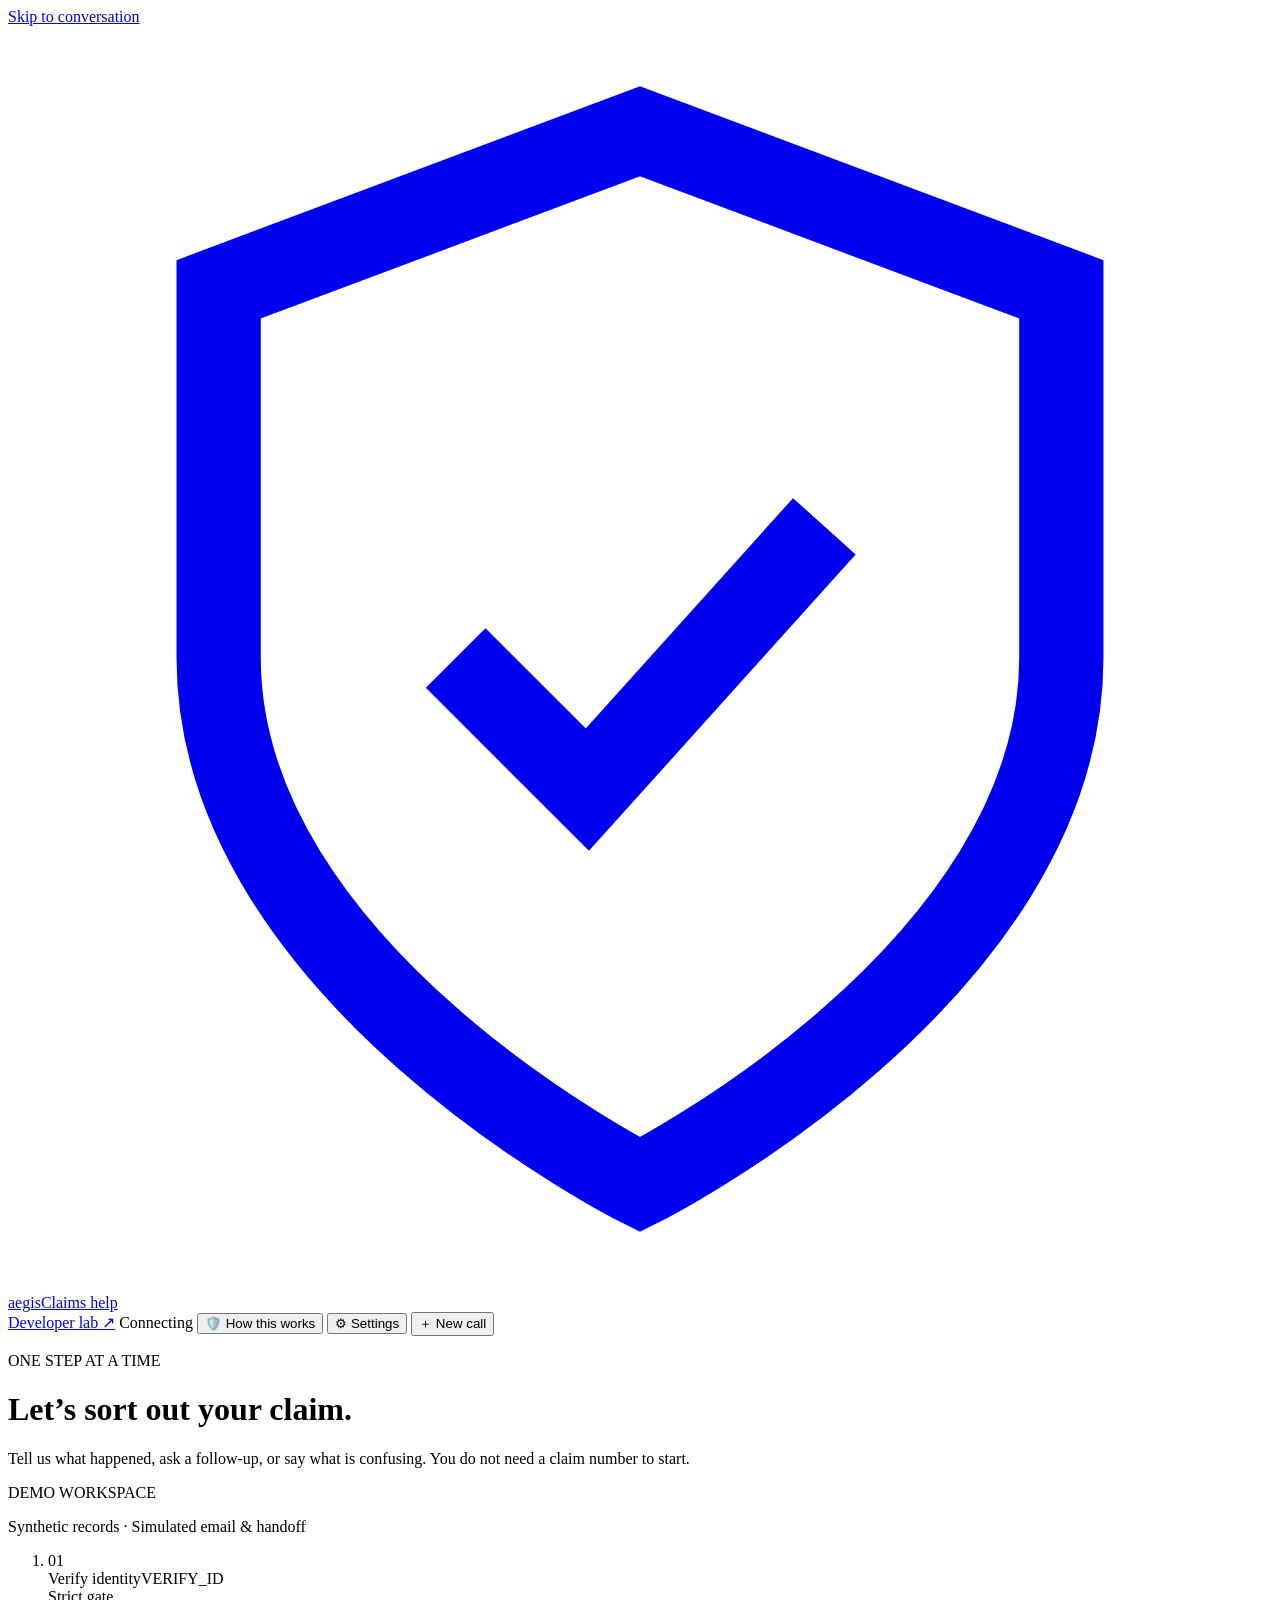
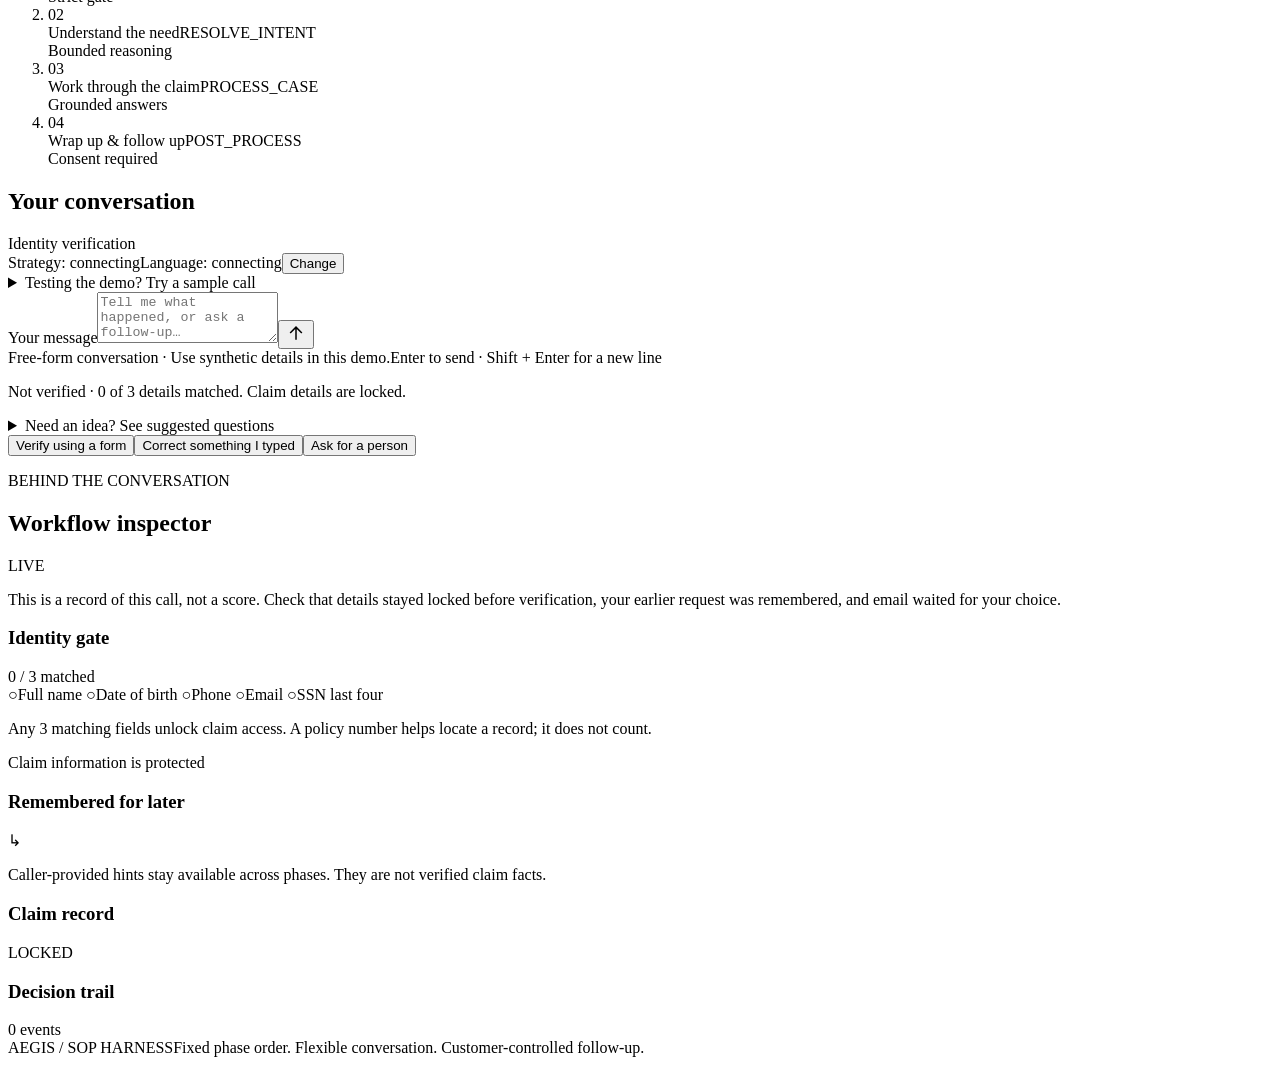
==== commit a93b4761: "feat(agent): connect customer chat to trained PPO and contextual dialogue" ====
--- a/frontend/index.html
+++ b/frontend/index.html
@@ -9,7 +9,7 @@
   <link rel="stylesheet" href="/static/style.css">
   <script src="/static/app.js" defer></script>
 </head>
-<body>
+<body class="customer-page">
   <a href="#user-input" class="skip-link">Skip to conversation</a>
   <div class="app-shell">
     <header class="header">
@@ -20,15 +20,15 @@
       <div class="header-actions">
         <a class="btn btn-secondary" href="/lab">Developer lab ↗</a>
         <span class="engine-badge" id="engine-badge"><span class="status-dot"></span><span id="engine-label">Connecting</span></span>
-        <button id="btn-toggle-inspector" class="btn btn-secondary" type="button" aria-expanded="false" aria-label="Show how this call works"><span aria-hidden="true">🛡️</span> <span class="btn-text">How this works</span></button>
-        <button id="btn-config" class="btn btn-secondary" type="button"><span class="btn-text">API settings</span></button>
-        <button id="btn-reset" class="btn btn-primary" type="button"><span aria-hidden="true">＋</span> <span class="btn-text">New call</span></button>
+        <button id="btn-toggle-inspector" class="btn btn-secondary" type="button" aria-expanded="false" aria-label="Show how this call works" title="How this call works"><span aria-hidden="true">🛡️</span> <span class="btn-text">How this works</span></button>
+        <button id="btn-config" class="btn btn-secondary" type="button" aria-label="Conversation settings" title="Conversation settings"><span aria-hidden="true">⚙</span> <span class="btn-text">Settings</span></button>
+        <button id="btn-reset" class="btn btn-primary" type="button" aria-label="Start a new call" title="New call"><span aria-hidden="true">＋</span> <span class="btn-text">New call</span></button>
       </div>
     </header>
 
     <main>
       <div class="page-heading">
-        <div><p class="eyebrow">ONE STEP AT A TIME</p><h1>Let’s sort out your claim.</h1><p class="page-description">Check progress, understand a rejection, or get help with documents. Choose an option or tell us what happened.</p></div>
+        <div><p class="eyebrow">ONE STEP AT A TIME</p><h1>Let’s sort out your claim.</h1><p class="page-description">Tell us what happened, ask a follow-up, or say what is confusing. You do not need a claim number to start.</p></div>
         <div class="sandbox-note"><span class="sandbox-pill">DEMO WORKSPACE</span><p>Synthetic records · Simulated email &amp; handoff</p></div>
       </div>
 
@@ -43,6 +43,7 @@
       <div class="main-layout full-width-conversation">
         <section class="conversation-panel" aria-labelledby="conversation-heading">
           <div class="panel-heading"><div class="panel-title"><span class="live-dot" aria-hidden="true"></span><h2 id="conversation-heading">Your conversation</h2></div><span class="quiet-label" id="call-status">Identity verification</span></div>
+          <div class="conversation-mode"><span id="controller-label">Strategy: connecting</span><span id="language-label">Language: connecting</span><button id="btn-conversation-settings" class="text-button" type="button">Change</button></div>
           <details class="scenario-tray"><summary>Testing the demo? Try a sample call</summary><div class="scenario-chips" aria-label="Send a sample caller message">
             <button class="chip featured" id="scenario-margaret" type="button">Margaret’s January claim <span aria-hidden="true">↗</span></button>
             <button class="chip" id="scenario-partial" type="button">One detail at a time</button>
@@ -52,18 +53,19 @@
           </div><p class="scenario-hint">Each chip sends one message in this call. Use New call to start a separate scenario.</p></details>
 
           <div class="chat-window" id="chat-window" role="log" aria-label="Conversation messages" aria-live="polite" aria-relevant="additions text" tabindex="0"></div>
+          <div class="replay-notice" id="replay-notice" hidden>Viewing a saved turn. Return to live to continue the conversation.</div>
+          <div class="input-container">
+            <form id="chat-form"><label class="sr-only" for="user-input">Your message</label><textarea id="user-input" rows="3" maxlength="6000" placeholder="Tell me what happened, or ask a follow-up…" required aria-describedby="input-hint"></textarea><button type="submit" id="btn-send" class="send-button" aria-label="Send message"><svg aria-hidden="true" width="20" height="20" viewBox="0 0 24 24" fill="none" stroke="currentColor" stroke-width="1.8"><path d="m5 12 7-7 7 7M12 5v15"/></svg></button></form>
+            <div class="input-footer"><span id="input-hint">Free-form conversation · Use synthetic details in this demo.</span><span class="keyboard-hint">Enter to send <span aria-hidden="true">·</span> Shift + Enter for a new line</span></div>
+          </div>
           <div class="customer-options" id="customer-options" aria-label="Suggested next steps">
             <p id="verification-progress" class="verification-progress" role="status">Not verified · 0 of 3 details matched. Claim details are locked.</p>
-            <p id="choices-label">What would you like help with?</p><div id="topic-choices" class="scenario-chips"></div>
+            <details id="suggested-topics"><summary id="choices-label">Need an idea? See suggested questions</summary><div id="topic-choices" class="scenario-chips"></div><p class="suggestion-note">These are shortcuts. You can type your own question above.</p></details>
             <div class="support-tools"><button class="btn btn-primary" id="btn-open-verification" type="button">Verify using a form</button><button class="text-button" id="btn-correct" type="button">Correct something I typed</button><button class="text-button" id="btn-human" type="button">Ask for a person</button></div>
           </div>
           <div class="quick-actions" id="process-actions" hidden><span>Ready to wrap up?</span><button class="chip" id="btn-wrap-up" type="button">That answers my question</button></div>
           <div class="quick-actions consent-actions" id="post-process-actions" hidden><span>Would you like a summary?</span><button class="btn btn-primary" id="btn-accept-email" type="button">Yes, send summary</button><button class="btn btn-secondary" id="btn-decline-email" type="button">No thanks, skip</button></div>
-          <div class="replay-notice" id="replay-notice" hidden>Viewing a saved turn. Return to live to continue the conversation.</div>
-          <div class="input-container">
-            <form id="chat-form"><label class="sr-only" for="user-input">Your message</label><textarea id="user-input" rows="2" maxlength="6000" placeholder="Tell us what you need help with…" required aria-describedby="input-hint"></textarea><button type="submit" id="btn-send" class="send-button" aria-label="Send message"><svg aria-hidden="true" width="20" height="20" viewBox="0 0 24 24" fill="none" stroke="currentColor" stroke-width="1.8"><path d="m5 12 7-7 7 7M12 5v15"/></svg></button></form>
-            <div class="input-footer"><span id="input-hint">Use the synthetic test identities provided for this demo.</span><span class="keyboard-hint">Enter to send <span aria-hidden="true">·</span> Shift + Enter for a new line</span></div>
-          </div>
+          <details id="policy-decision" class="policy-decision" hidden><summary id="policy-decision-title">How this response was chosen</summary><div class="policy-decision-body"><p id="policy-decision-reason"></p><p id="policy-decision-model" hidden></p><p id="policy-decision-language" hidden></p><p id="policy-decision-fallback" class="decision-fallback" hidden></p><p id="policy-decision-boundary"></p><div id="policy-decision-options" class="decision-options"></div><p class="decision-footnote">Percentages show the strategy’s preference among allowed actions, not answer accuracy. SOP gates still control verification, claim access and email consent.</p><details><summary>Technical record</summary><pre id="policy-decision-record"></pre></details></div></details>
         </section>
 
         <aside class="inspector-panel hidden-drawer" aria-label="Workflow inspector">
@@ -105,11 +107,13 @@
   </dialog>
 
   <dialog id="config-modal" aria-labelledby="config-title">
-    <div class="modal-heading"><div><p class="eyebrow">MODEL CONNECTION</p><h2 id="config-title">API settings</h2></div><button class="close-button" id="modal-close" aria-label="Close settings" type="button">×</button></div>
-    <p class="modal-description">Choose how the agent interprets and responds. The same workflow gates apply in both modes.</p>
+    <div class="modal-heading"><div><p class="eyebrow">STRATEGY + LANGUAGE</p><h2 id="config-title">Conversation settings</h2></div><button class="close-button" id="modal-close" aria-label="Close settings" type="button">×</button></div>
+    <p class="modal-description">Strategy chooses an allowed next action. The language engine understands your message and helps express the response. The SOP keeps authority over access and consent.</p>
     <form id="config-form">
-      <label for="cfg-engine-mode">Response engine</label><select id="cfg-engine-mode"><option value="mock">Offline demo — deterministic responses</option><option value="llm">Live model — OpenAI-compatible API</option></select>
-      <p class="field-help">Offline mode is useful for repeatable tests. Live mode adds natural-language interpretation.</p>
+      <label for="cfg-controller">Conversation strategy</label><select id="cfg-controller"><option value="rule">Rule baseline — hand-written choices</option><option value="ppo42">Trained PPO — training seed 42</option><option value="ppo7">Trained PPO — training seed 7</option></select>
+      <p class="field-help">PPO selects actions from a trained checkpoint. It does not generate words or bypass required steps. The two seeds are separate training runs, not quality rankings.</p>
+      <label for="cfg-engine-mode">Language engine</label><select id="cfg-engine-mode"><option value="mock">Offline — local interpretation and grounded replies</option><option value="llm">Live model — OpenAI-compatible API</option></select>
+      <p class="field-help">Offline mode supports a bounded set of language patterns. Live mode adds model interpretation; factual answers remain tied to the claim record.</p>
       <div id="llm-config-fields" hidden>
         <label for="cfg-api-key">API auth token</label><input type="password" id="cfg-api-key" autocomplete="off" spellcheck="false" placeholder="Paste your API token" aria-describedby="token-help"><p class="field-help" id="token-help">Held in server memory for this session. Never saved in browser storage.</p>
         <label for="cfg-base-url">API base URL</label><input type="url" id="cfg-base-url" placeholder="https://api.openai.com/v1" spellcheck="false"><p class="field-help">Your token and conversation are sent to this provider. Use a trusted endpoint.</p>
